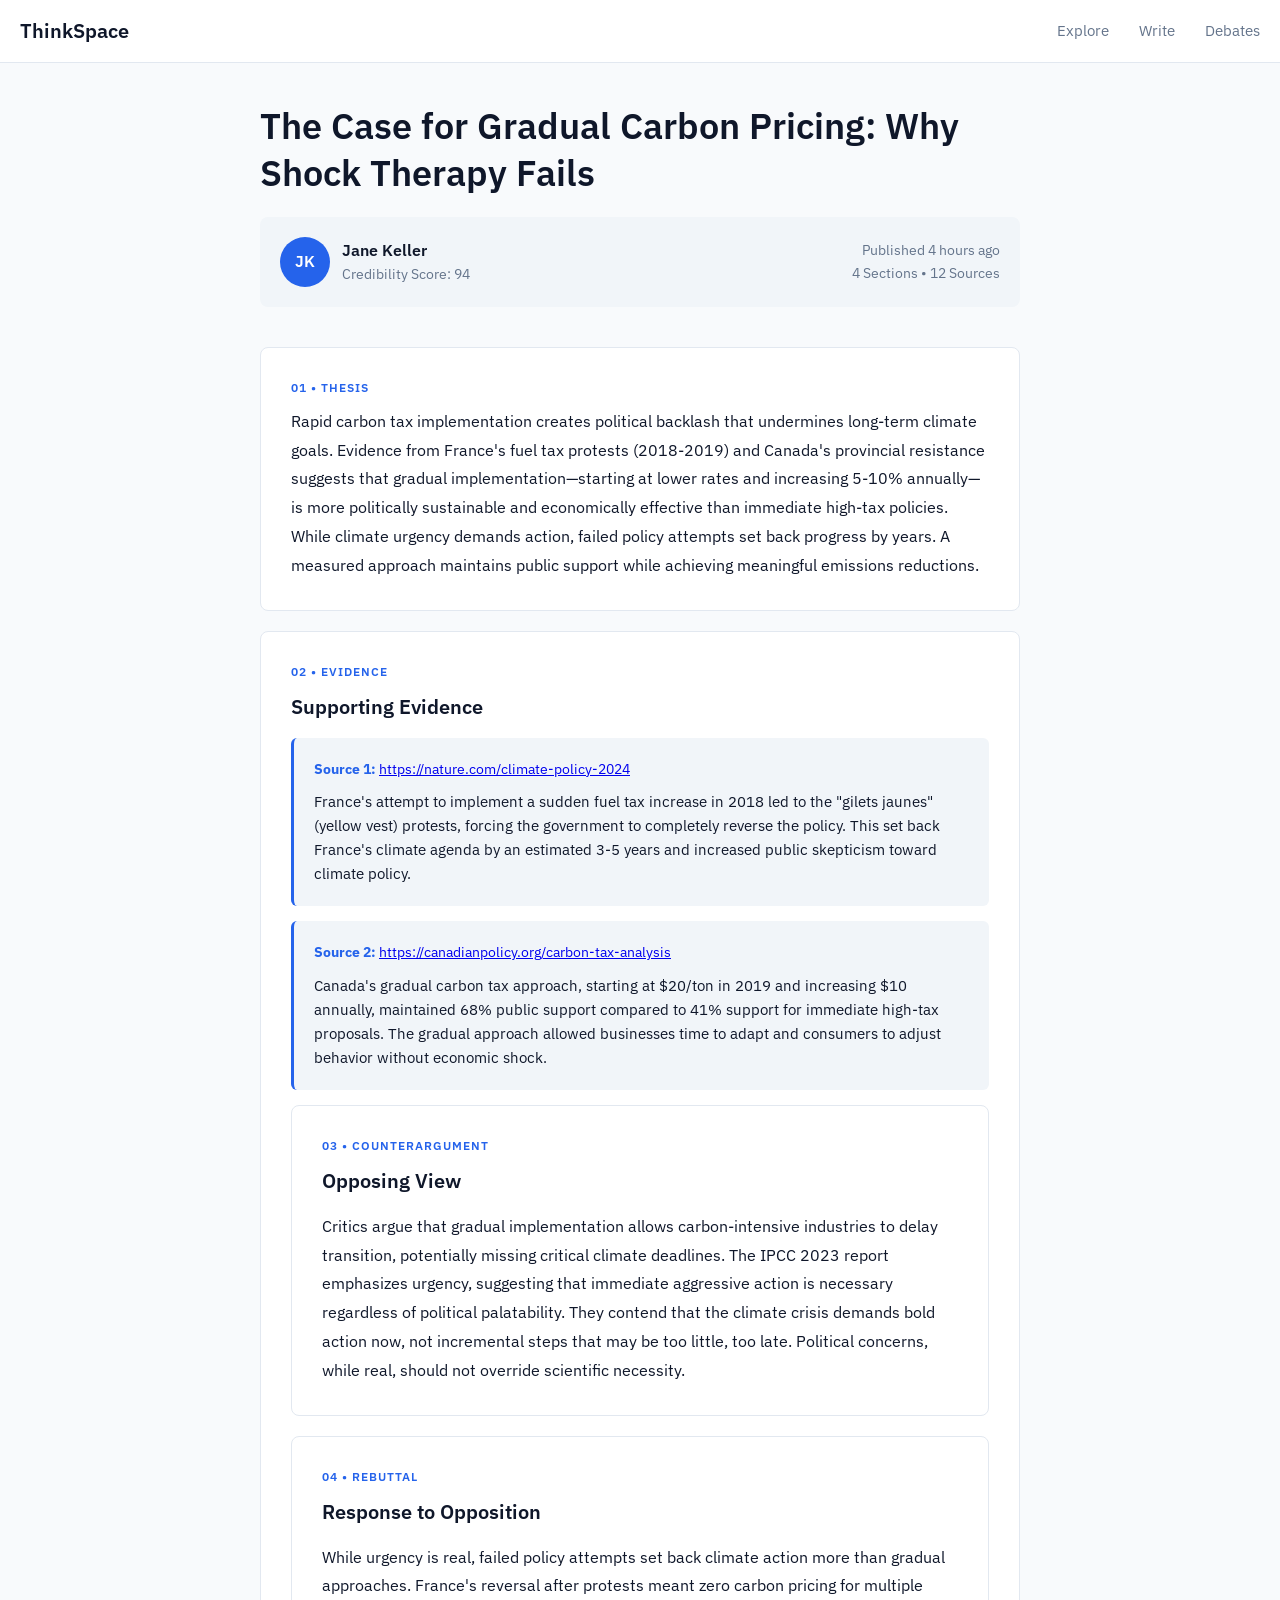
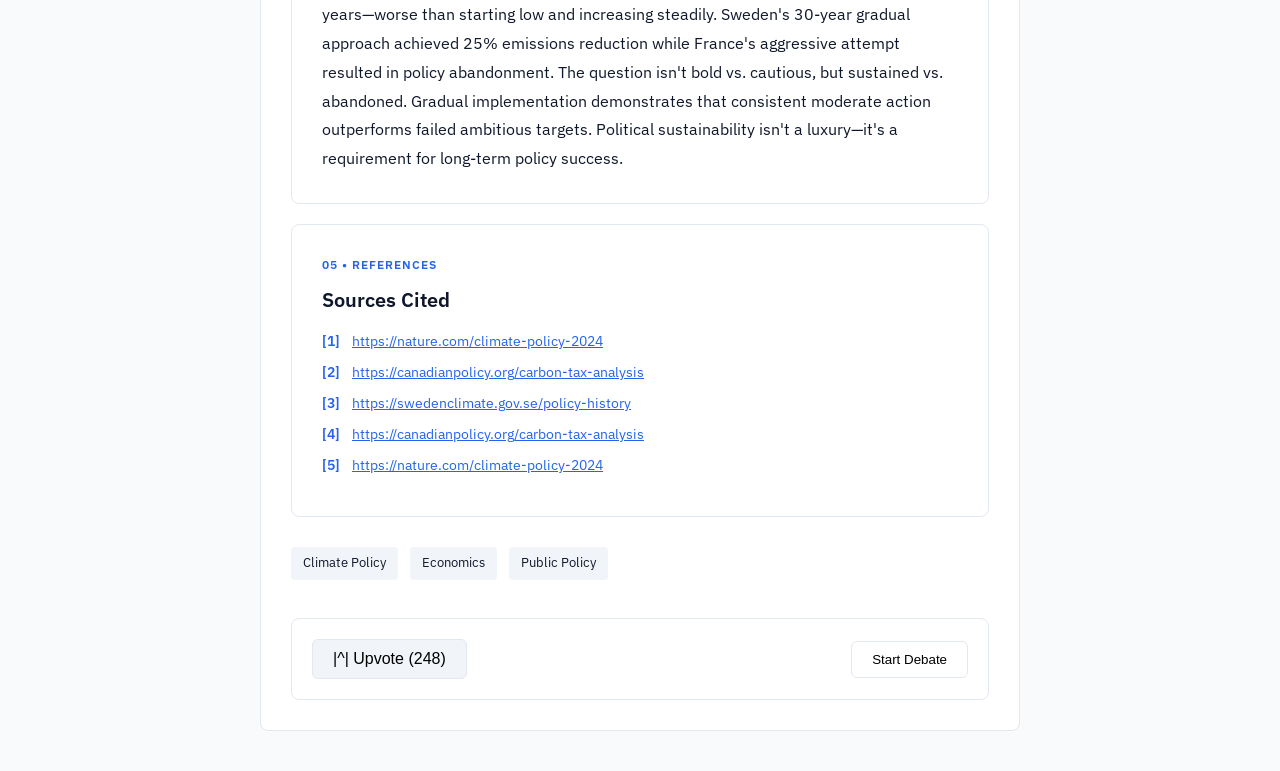
==== article.html @ 72088675 "Code files added" ====
<!DOCTYPE html>
<html lang="en">
<head>
    <meta charset="UTF-8">
    <meta name="viewport" content="width=device-width, initial-scale=1.0">
    <title>Article - ThinkSpace</title>
    <link href="https://fonts.googleapis.com/css2?family=IBM+Plex+Sans:wght@400;500;600&display=swap" rel="stylesheet">
    <link rel="stylesheet" href="article-styles.css">
</head>
<body>
    <nav>
        <div class="nav-container">
            <a href="thinkspace.html" class="logo">ThinkSpace</a>
            <div class="nav-links">
                <a href="thinkspace.html">Explore</a>
                <a href="editor.html">Write</a>
                <a href="#">Debates</a>
            </div>
        </div>
    </nav>

    <div class="article-container">
        <div class="article-header">
            <h1 class="article-title">The Case for Gradual Carbon Pricing: Why Shock Therapy Fails</h1>
            
            <div class="article-meta">
                <div class="author-section">
                    <div class="author-avatar">JK</div>
                    <div>
                        <div class="author-name">Jane Keller</div>
                        <div class="author-cred">Credibility Score: 94</div>
                    </div>
                </div>
                <div class="article-stats">
                    <div>Published 4 hours ago</div>
                    <div>4 Sections • 12 Sources</div>
                </div>
            </div>
        </div>

        <div class="section">
            <div class="section-label">01 • Thesis</div>
            <div class="section-content">
                <p>Rapid carbon tax implementation creates political backlash that undermines long-term climate goals. Evidence from France's fuel tax protests (2018-2019) and Canada's provincial resistance suggests that gradual implementation—starting at lower rates and increasing 5-10% annually—is more politically sustainable and economically effective than immediate high-tax policies. While climate urgency demands action, failed policy attempts set back progress by years. A measured approach maintains public support while achieving meaningful emissions reductions.</p>
            </div>
        </div>

        <div class="section">
            <div class="section-label">02 • Evidence</div>
            <h2 class="section-title">Supporting Evidence</h2>
            
            <div class="evidence-block">
                <div class="evidence-source">
                    <strong>Source 1:</strong> <a href="#">https://nature.com/climate-policy-2024</a>
                </div>
                <div class="evidence-text">
                    France's attempt to implement a sudden fuel tax increase in 2018 led to the "gilets jaunes" (yellow vest) protests, forcing the government to completely reverse the policy. This set back France's climate agenda by an estimated 3-5 years and increased public skepticism toward climate policy.
                </div>
            </div>

            <div class="evidence-block">
                <div class="evidence-source">
                    <strong>Source 2:</strong> <a href="#">https://canadianpolicy.org/carbon-tax-analysis</a>
                </div>
                <div class="evidence-text">
                    Canada's gradual carbon tax approach, starting at $20/ton in 2019 and increasing $10 annually, maintained 68% public support compared to 41% support for immediate high-tax proposals. The gradual approach allowed businesses time to adapt and consumers to adjust behavior without economic shock.
                </div>
            </div>

        <div class="section">
            <div class="section-label">03 • Counterargument</div>
            <h2 class="section-title">Opposing View</h2>
            <div class="section-content">
                <p>Critics argue that gradual implementation allows carbon-intensive industries to delay transition, potentially missing critical climate deadlines. The IPCC 2023 report emphasizes urgency, suggesting that immediate aggressive action is necessary regardless of political palatability. They contend that the climate crisis demands bold action now, not incremental steps that may be too little, too late. Political concerns, while real, should not override scientific necessity.</p>
            </div>
        </div>

        <div class="section">
            <div class="section-label">04 • Rebuttal</div>
            <h2 class="section-title">Response to Opposition</h2>
            <div class="section-content">
                <p>While urgency is real, failed policy attempts set back climate action more than gradual approaches. France's reversal after protests meant zero carbon pricing for multiple years—worse than starting low and increasing steadily. Sweden's 30-year gradual approach achieved 25% emissions reduction while France's aggressive attempt resulted in policy abandonment. The question isn't bold vs. cautious, but sustained vs. abandoned. Gradual implementation demonstrates that consistent moderate action outperforms failed ambitious targets. Political sustainability isn't a luxury—it's a requirement for long-term policy success.</p>
            </div>
        </div>

        <div class="section">
            <div class="section-label">05 • References</div>
            <h2 class="section-title">Sources Cited</h2>
            <ol class="reference-list">
                <li><a href="#">https://nature.com/climate-policy-2024</a></li>
                <li><a href="#">https://canadianpolicy.org/carbon-tax-analysis</a></li>
                <li><a href="#">https://swedenclimate.gov.se/policy-history</a></li>
                <li><a href="#">https://canadianpolicy.org/carbon-tax-analysis</a></li>
                <li><a href="#">https://nature.com/climate-policy-2024</a></li>
            </ol>
        </div>

        <div class="tags-section">
            <span class="tag">Climate Policy</span>
            <span class="tag">Economics</span>
            <span class="tag">Public Policy</span>
        </div>

        <div class="action-bar">
            <button class="upvote-btn">|^| Upvote (248)</button>
            <button class="share-btn">Start Debate</button>
        </div>
    </div>

    <script>
        document.getElementById('profileLink').addEventListener('click', function(e) {
            e.preventDefault();
            const loggedInUser = localStorage.getItem('loggedInUser');
            
            if (loggedInUser) {
                window.location.href = 'profile.html';
            } else {
                window.location.href = 'login.html';
            }
        });
    </script>
</body>
</html>
---- article-styles.css ----
:root {
    --deep-slate: #0F172A;
    --soft-white: #F8FAFC;
    --muted-blue: #2563EB;
    --light-gray: #F1F5F9;
    --border-gray: #E2E8F0;
    --text-gray: #64748B;
}

* {
    margin: 0;
    padding: 0;
    box-sizing: border-box;
}

body {
    font-family: 'IBM Plex Sans', Arial, sans-serif;
    background: var(--soft-white);
    color: var(--deep-slate);
    line-height: 1.6;
}

nav {
    background: white;
    border-bottom: 1px solid var(--border-gray);
    padding: 15px 0;
}

.nav-container {
    max-width: 1400px;
    margin: 0 auto;
    padding: 0 20px;
    display: flex;
    justify-content: space-between;
    align-items: center;
}

.logo {
    font-size: 20px;
    font-weight: 600;
    color: var(--deep-slate);
    text-decoration: none;
}

.nav-links {
    display: flex;
    gap: 30px;
}

.nav-links a {
    color: var(--text-gray);
    text-decoration: none;
    font-size: 15px;
}

.nav-links a:hover {
    color: var(--deep-slate);
}

.article-container {
    max-width: 800px;
    margin: 40px auto;
    padding: 0 20px;
}

.article-header {
    margin-bottom: 40px;
}

.article-title {
    font-size: 36px;
    font-weight: 600;
    margin-bottom: 20px;
    line-height: 1.3;
}

.article-meta {
    display: flex;
    align-items: center;
    gap: 20px;
    padding: 20px;
    background: var(--light-gray);
    border-radius: 8px;
}

.author-section {
    display: flex;
    align-items: center;
    gap: 12px;
}

.author-avatar {
    width: 50px;
    height: 50px;
    border-radius: 50%;
    background: var(--muted-blue);
    color: white;
    display: flex;
    align-items: center;
    justify-content: center;
    font-weight: 600;
}

.author-name {
    font-weight: 600;
    font-size: 16px;
}

.author-cred {
    font-size: 14px;
    color: var(--text-gray);
}

.article-stats {
    margin-left: auto;
    text-align: right;
    font-size: 14px;
    color: var(--text-gray);
}

.section {
    background: white;
    border: 1px solid var(--border-gray);
    border-radius: 8px;
    padding: 30px;
    margin-bottom: 20px;
}

.section-label {
    font-size: 12px;
    font-weight: 600;
    color: var(--muted-blue);
    text-transform: uppercase;
    margin-bottom: 10px;
    letter-spacing: 1px;
}

.section-title {
    font-size: 20px;
    font-weight: 600;
    margin-bottom: 15px;
    color: var(--deep-slate);
}

.section-content {
    font-size: 16px;
    line-height: 1.8;
    color: var(--deep-slate);
}

.evidence-block {
    background: var(--light-gray);
    padding: 20px;
    border-radius: 6px;
    margin-bottom: 15px;
    border-left: 3px solid var(--muted-blue);
}

.evidence-source {
    font-size: 14px;
    color: var(--muted-blue);
    margin-bottom: 10px;
    word-break: break-all;
}

.evidence-text {
    font-size: 15px;
    line-height: 1.6;
}

.reference-list {
    list-style: none;
    counter-reset: reference-counter;
}

.reference-list li {
    counter-increment: reference-counter;
    margin-bottom: 10px;
    padding-left: 30px;
    position: relative;
    font-size: 14px;
    line-height: 1.5;
}

.reference-list li:before {
    content: "[" counter(reference-counter) "]";
    position: absolute;
    left: 0;
    font-weight: 600;
    color: var(--muted-blue);
}

.reference-list a {
    color: var(--muted-blue);
    word-break: break-all;
}

.tags-section {
    margin-top: 30px;
}
.tag {
    display: inline-block;
    background: var(--light-gray);
    padding: 6px 12px;
    border-radius: 4px;
    font-size: 13px;
    margin-right: 8px;
    margin-bottom: 8px;
}

.action-bar {
    display: flex;
    justify-content: space-between;
    align-items: center;
    padding: 20px;
    background: white;
    border: 1px solid var(--border-gray);
    border-radius: 8px;
    margin-top: 30px;
}

.upvote-btn {
    background: var(--light-gray);
    border: 1px solid var(--border-gray);
    padding: 10px 20px;
    border-radius: 6px;
    cursor: pointer;
    font-size: 16px;
}

.upvote-btn:hover {
    background: var(--border-gray);
}

.share-btn {
    background: white;
    border: 1px solid var(--border-gray);
    padding: 10px 20px;
    border-radius: 6px;
    cursor: pointer;
}

.share-btn:hover {
    background: var(--light-gray);
}
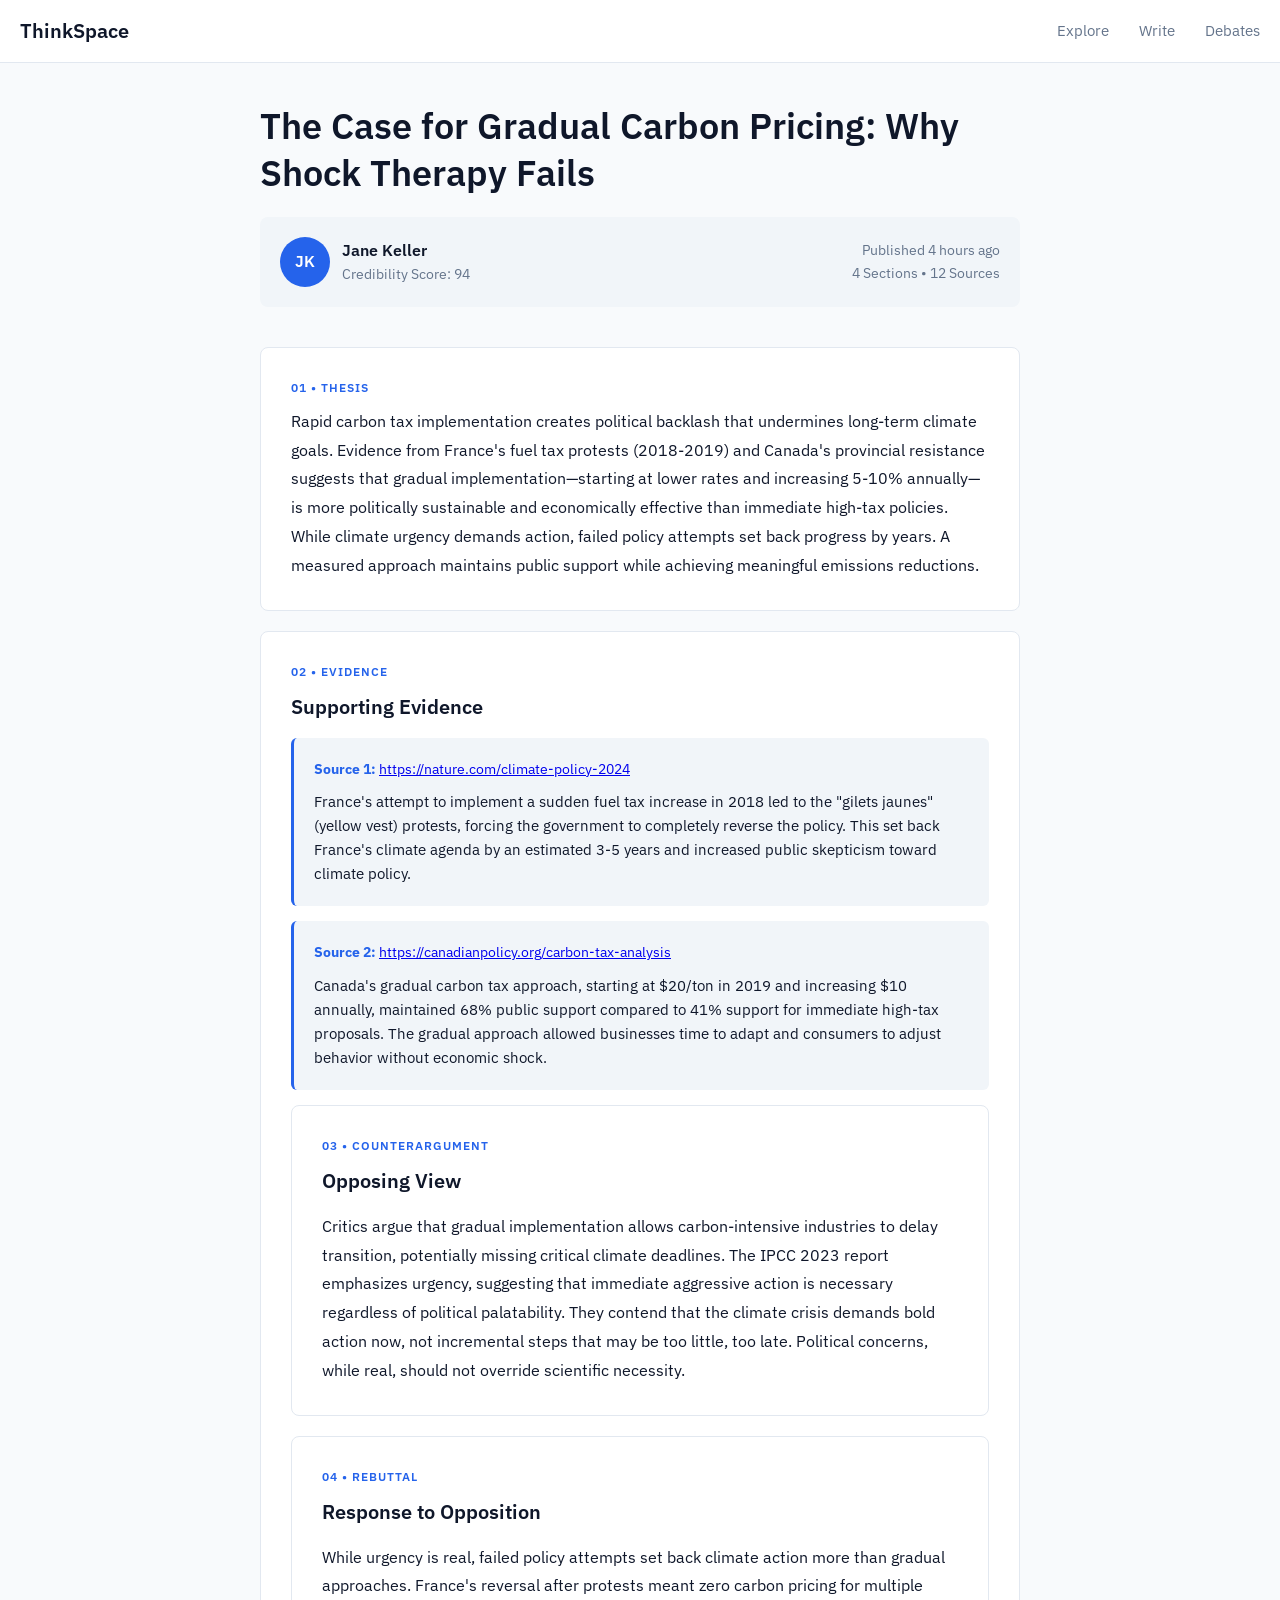
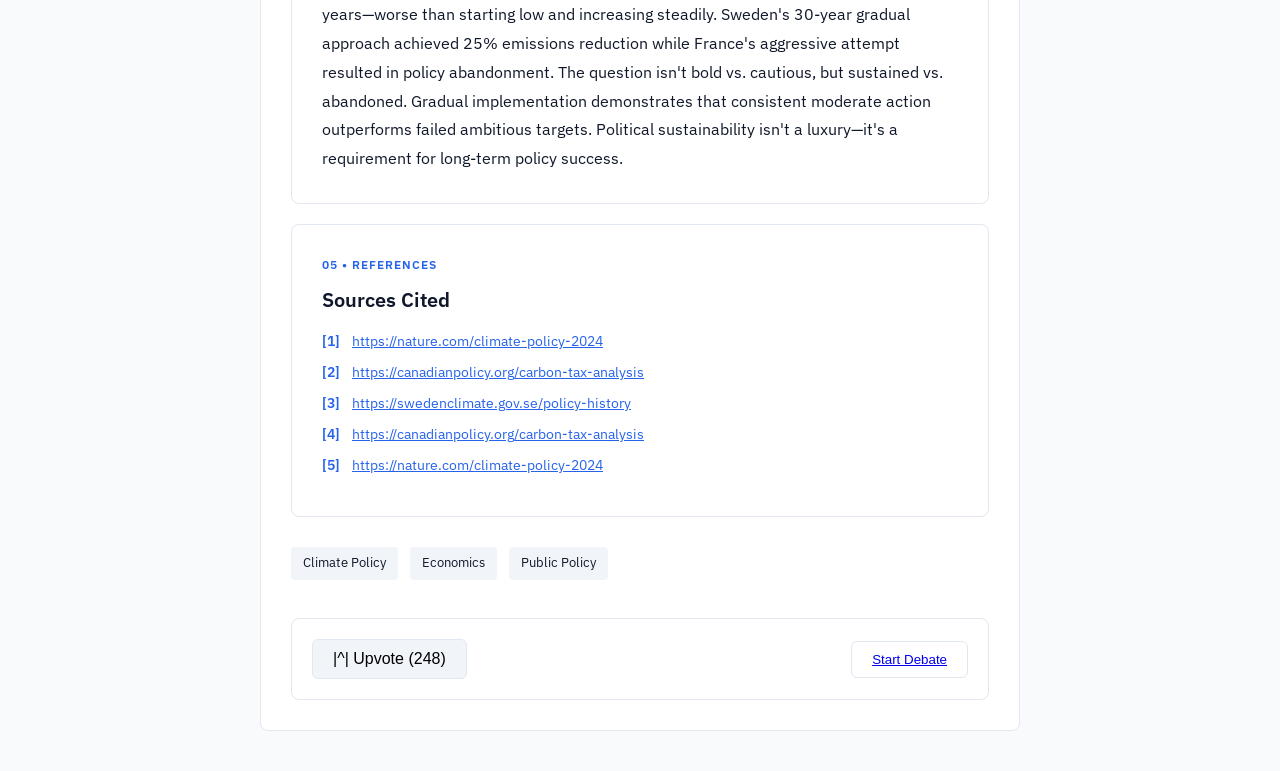
==== commit 7119d52a: "debates added" ====
--- a/article.html
+++ b/article.html
@@ -14,7 +14,7 @@
             <div class="nav-links">
                 <a href="thinkspace.html">Explore</a>
                 <a href="editor.html">Write</a>
-                <a href="#">Debates</a>
+                <a href="Debates.html">Debates</a>
             </div>
         </div>
     </nav>
@@ -103,7 +103,7 @@
 
         <div class="action-bar">
             <button class="upvote-btn">|^| Upvote (248)</button>
-            <button class="share-btn">Start Debate</button>
+            <button class="share-btn" id="debate"><a href="Debates.html">Start Debate</a></button>
         </div>
     </div>
 
@@ -115,7 +115,7 @@
             if (loggedInUser) {
                 window.location.href = 'profile.html';
             } else {
-                window.location.href = 'login.html';
+                window.location.href = 'index..html';
             }
         });
     </script>
